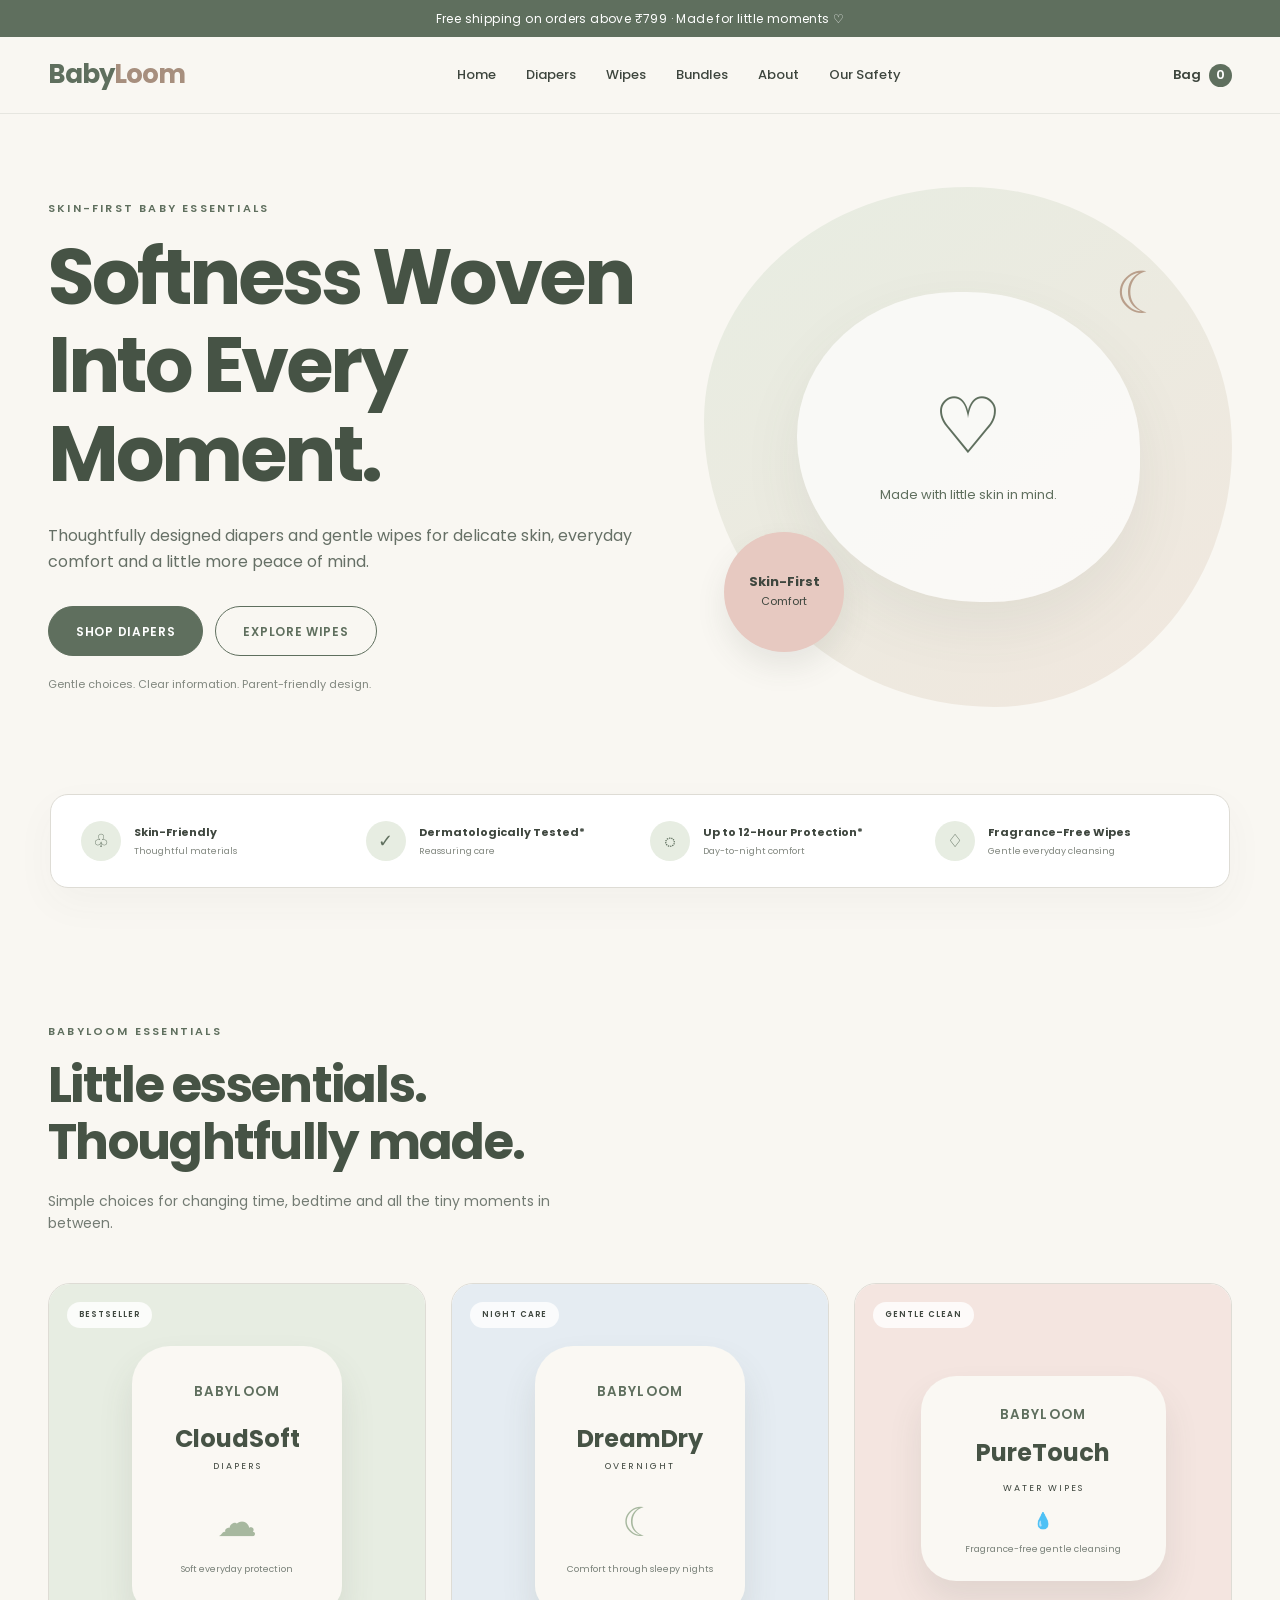
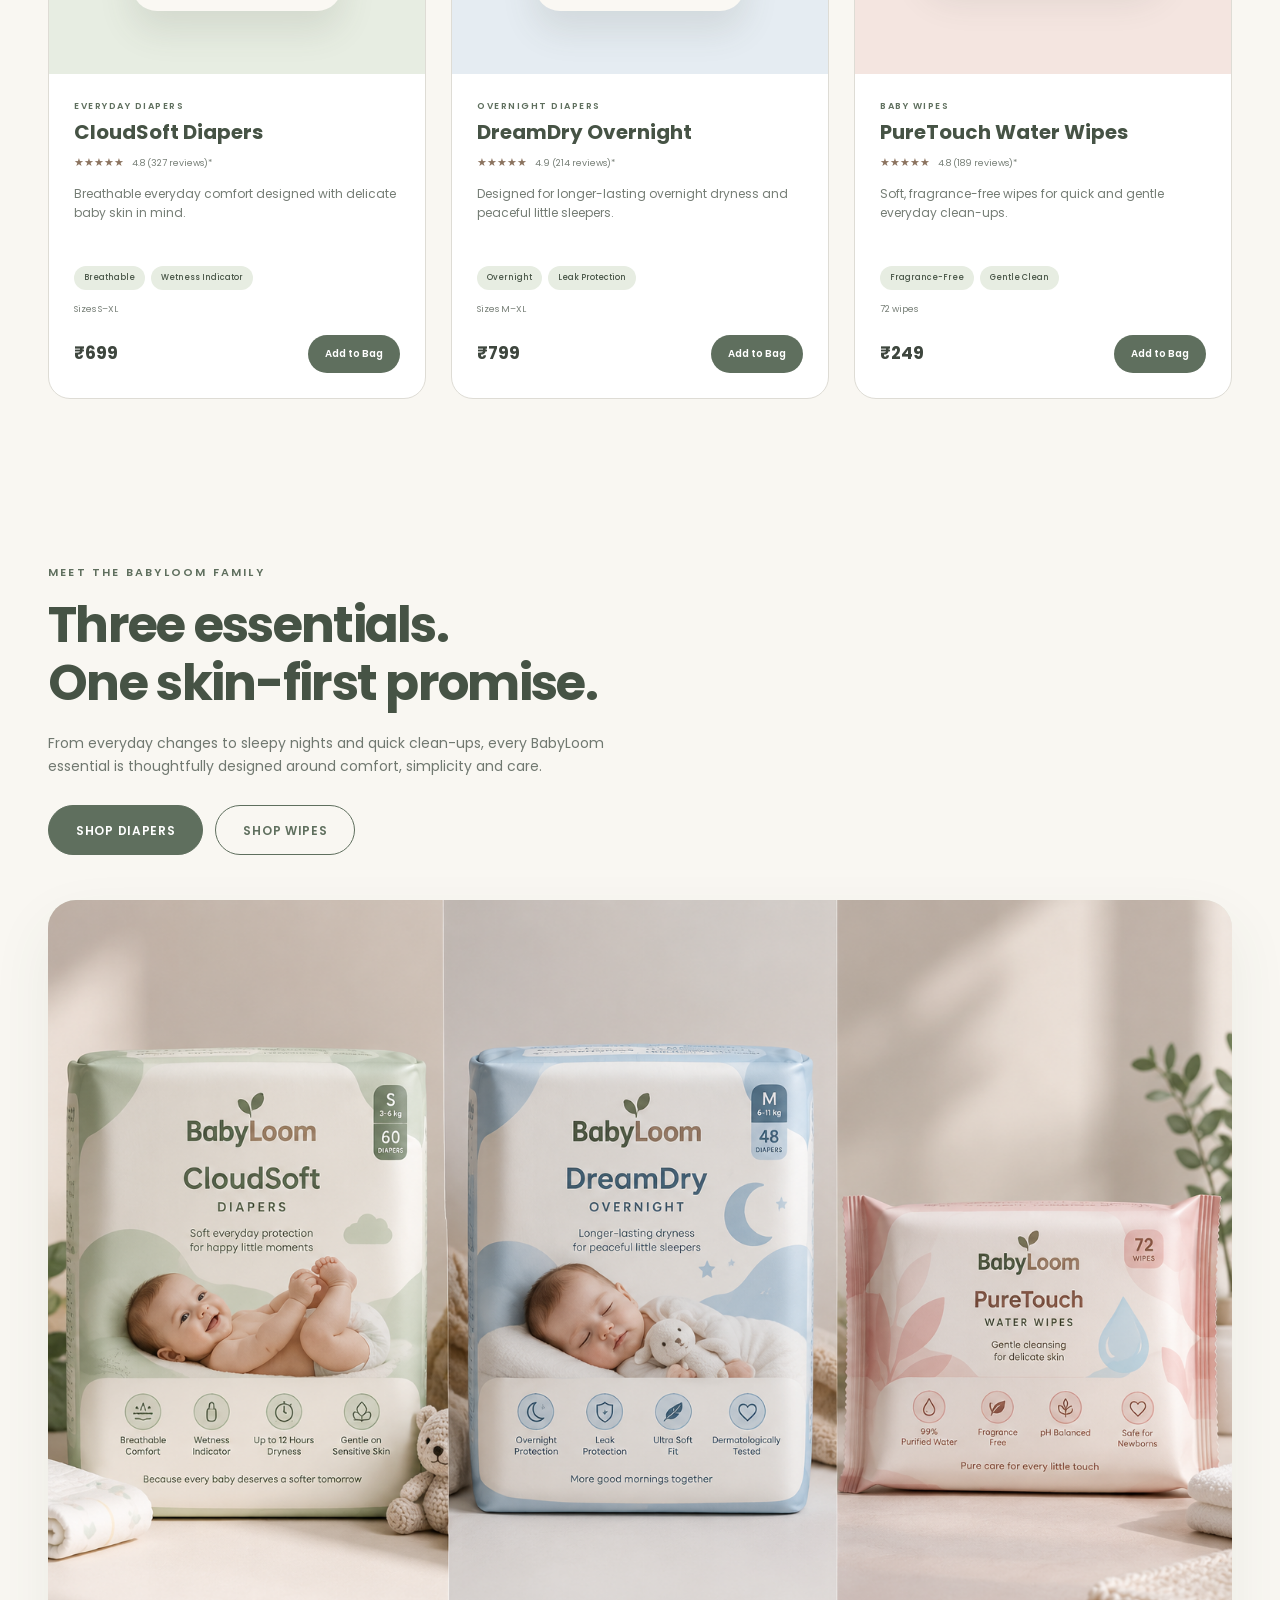
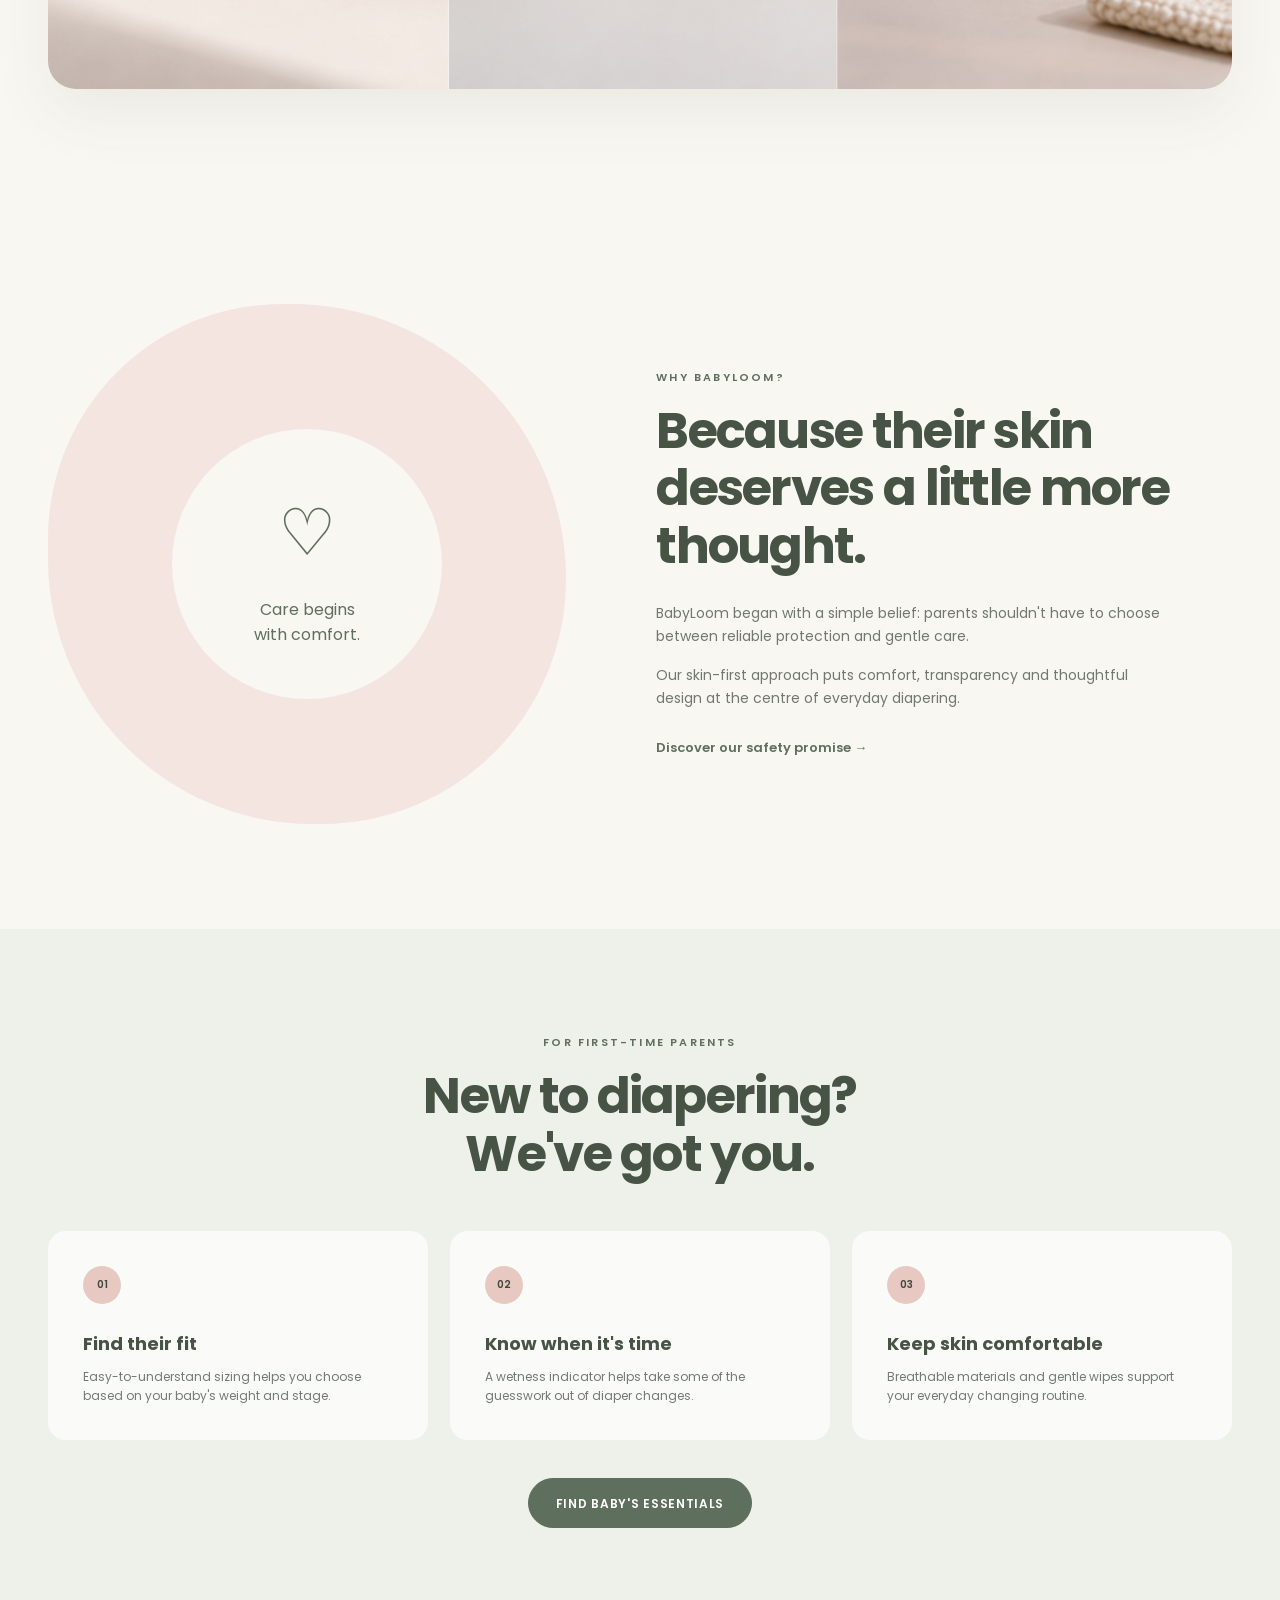
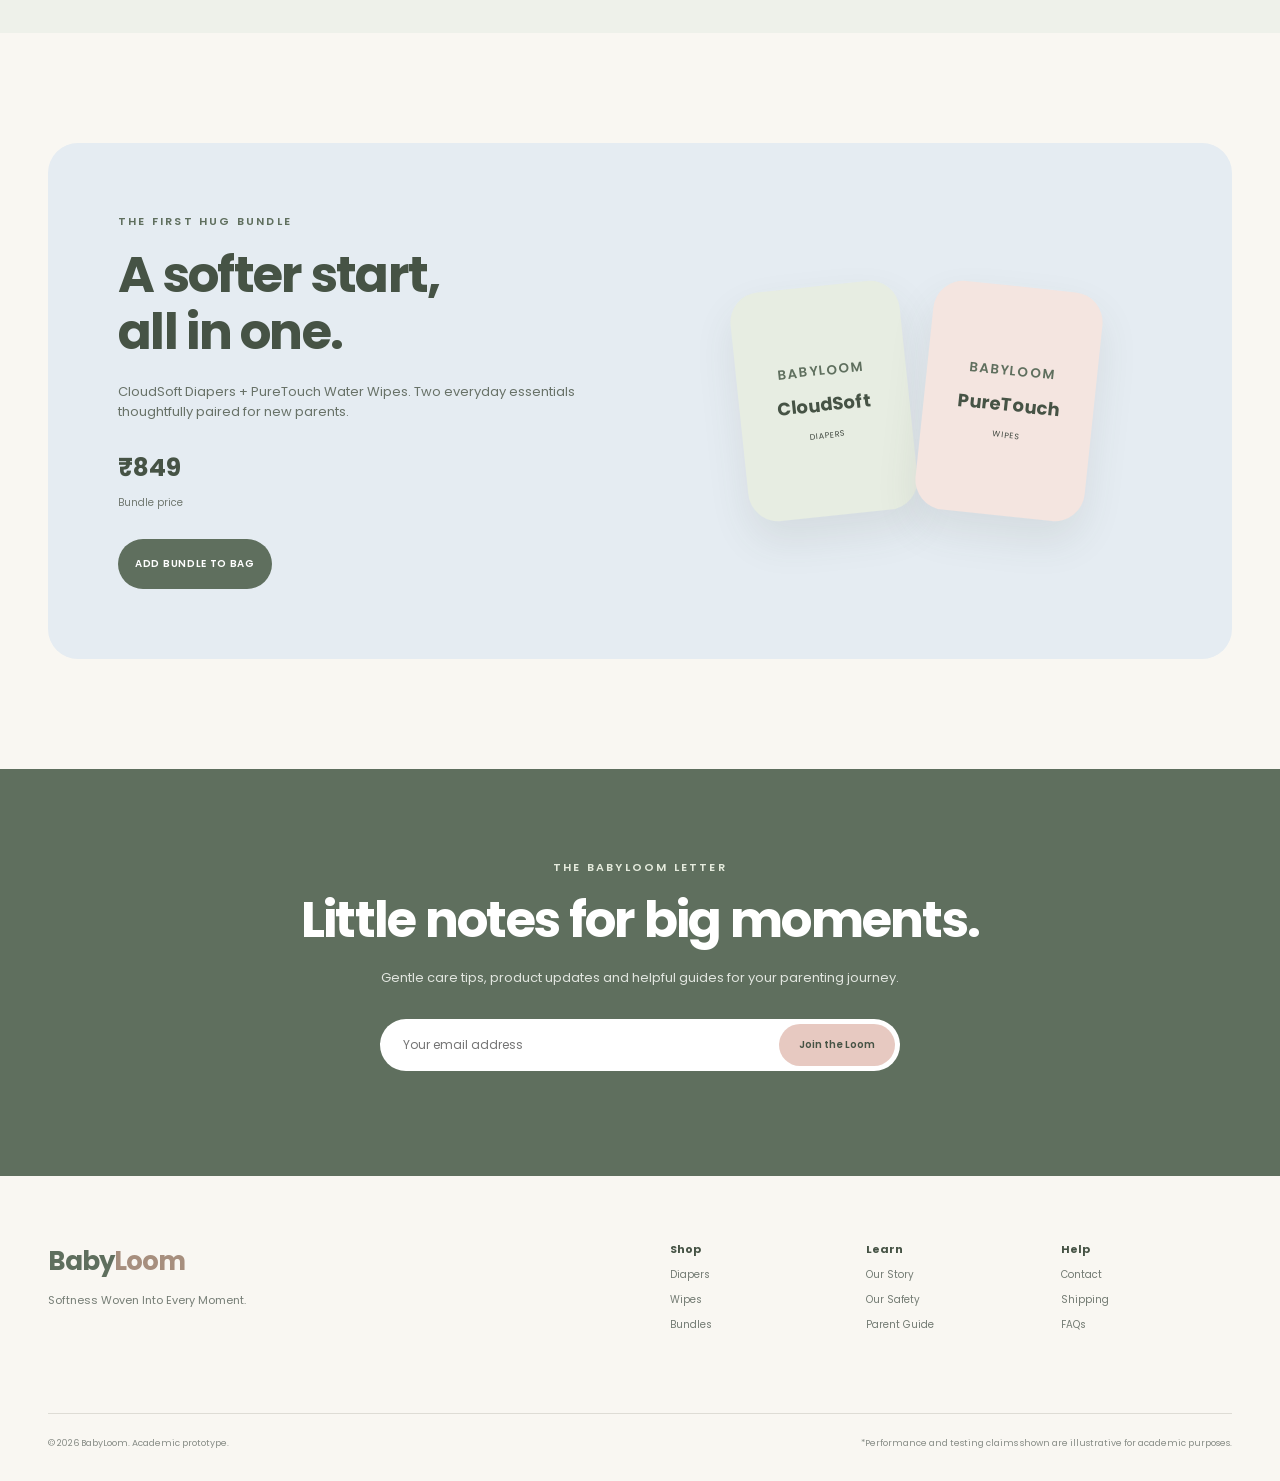
==== index.html @ fc35c597 "BabyLoom website homepage" ====
<!DOCTYPE html>
<html lang="en">
<head>
    <meta charset="UTF-8">
    <meta name="viewport" content="width=device-width, initial-scale=1.0">

    <title>BabyLoom | Gentle Diapers & Baby Wipes</title>

    <meta name="description"
          content="Discover BabyLoom's skin-first diapers and gentle baby wipes designed for softness, comfort and everyday peace of mind.">

    <link rel="preconnect" href="https://fonts.googleapis.com">
    <link rel="preconnect" href="https://fonts.gstatic.com" crossorigin>

    <link href="https://fonts.googleapis.com/css2?family=Poppins:wght@400;500;600;700&display=swap"
          rel="stylesheet">

    <link rel="stylesheet" href="css/style.css">
</head>

<body>

    <!-- Announcement Bar -->
    <div class="announcement">
        Free shipping on orders above ₹799 · Made for little moments ♡
    </div>

    <!-- Navigation -->
    <header class="header">
        <nav class="navbar">

            <a href="index.html" class="logo">
                Baby<span>Loom</span>
            </a>

            <button class="menu-toggle" id="menuToggle" aria-label="Open navigation">
                ☰
            </button>

            <div class="nav-links" id="navLinks">
                <a href="index.html">Home</a>
                <a href="#products">Diapers</a>
                <a href="#products">Wipes</a>
                <a href="#bundle">Bundles</a>
                <a href="#story">About</a>
                <a href="#safety">Our Safety</a>
            </div>

            <a href="#products" class="cart">
                Bag <span>0</span>
            </a>

        </nav>
    </header>


    <!-- HERO -->
    <main>

        <section class="hero">

            <div class="hero-content">

                <p class="eyebrow">SKIN-FIRST BABY ESSENTIALS</p>

                <h1>
                    Softness Woven<br>
                    Into Every Moment.
                </h1>

                <p class="hero-description">
                    Thoughtfully designed diapers and gentle wipes for delicate
                    skin, everyday comfort and a little more peace of mind.
                </p>

                <div class="hero-buttons">
                    <a href="#products" class="btn primary">
                        Shop Diapers
                    </a>

                    <a href="#products" class="btn secondary">
                        Explore Wipes
                    </a>
                </div>

                <p class="hero-note">
                    Gentle choices. Clear information. Parent-friendly design.
                </p>

            </div>


            <div class="hero-visual">

                <div class="moon">☾</div>

                <div class="hero-card">

                    <div class="cloud cloud-one"></div>
                    <div class="cloud cloud-two"></div>

                    <div class="baby-icon">♡</div>

                    <p>Made with little skin in mind.</p>

                </div>

                <div class="floating-badge">
                    <strong>Skin-First</strong>
                    <span>Comfort</span>
                </div>

            </div>

        </section>


        <!-- TRUST BAR -->
        <section class="trust-section" id="safety">

            <div class="trust-item">
                <div class="trust-icon">♧</div>
                <div>
                    <strong>Skin-Friendly</strong>
                    <span>Thoughtful materials</span>
                </div>
            </div>

            <div class="trust-item">
                <div class="trust-icon">✓</div>
                <div>
                    <strong>Dermatologically Tested*</strong>
                    <span>Reassuring care</span>
                </div>
            </div>

            <div class="trust-item">
                <div class="trust-icon">◌</div>
                <div>
                    <strong>Up to 12-Hour Protection*</strong>
                    <span>Day-to-night comfort</span>
                </div>
            </div>

            <div class="trust-item">
                <div class="trust-icon">♢</div>
                <div>
                    <strong>Fragrance-Free Wipes</strong>
                    <span>Gentle everyday cleansing</span>
                </div>
            </div>

        </section>


        <!-- PRODUCTS -->
        <section class="products section" id="products">

            <div class="section-heading">
                <p class="eyebrow">BABYLOOM ESSENTIALS</p>

                <h2>Little essentials.<br>Thoughtfully made.</h2>

                <p>
                    Simple choices for changing time, bedtime and all the
                    tiny moments in between.
                </p>
            </div>


            <div class="product-grid">

                <!-- PRODUCT 1 -->
                <article class="product-card">

                    <div class="product-image sage-product">
                        <span class="product-label">BESTSELLER</span>

                        <div class="pack">
                            <small>BABYLOOM</small>
                            <strong>CloudSoft</strong>
                            <span>DIAPERS</span>
                            <div class="pack-cloud">☁</div>
                            <p>Soft everyday protection</p>
                        </div>
                    </div>

                    <div class="product-info">
                        <p class="category">EVERYDAY DIAPERS</p>

                        <h3>CloudSoft Diapers</h3>
<div class="rating">
    ★★★★★ <span>4.8 (327 reviews)*</span>
</div>
                        <p class="product-copy">
                            Breathable everyday comfort designed with delicate
                            baby skin in mind.
                        </p>
<div class="product-features">
    <span>Breathable</span>
    <span>Wetness Indicator</span>
</div>

<p class="size-info">Sizes S–XL</p>
                        <div class="product-bottom">
                            <strong>₹699</strong>
                            <button class="add-cart">Add to Bag</button>
                        </div>
                    </div>

                </article>


                <!-- PRODUCT 2 -->
                <article class="product-card">

                    <div class="product-image blue-product">
                        <span class="product-label">NIGHT CARE</span>

                        <div class="pack">
                            <small>BABYLOOM</small>
                            <strong>DreamDry</strong>
                            <span>OVERNIGHT</span>
                            <div class="pack-cloud">☾</div>
                            <p>Comfort through sleepy nights</p>
                        </div>
                    </div>

                    <div class="product-info">
                        <p class="category">OVERNIGHT DIAPERS</p>

                        <h3>DreamDry Overnight</h3>
<div class="rating">
    ★★★★★ <span>4.9 (214 reviews)*</span>
</div>
                        <p class="product-copy">
                            Designed for longer-lasting overnight dryness and
                            peaceful little sleepers.
                        </p>
<div class="product-features">
    <span>Overnight</span>
    <span>Leak Protection</span>
</div>

<p class="size-info">Sizes M–XL</p>
                        <div class="product-bottom">
                            <strong>₹799</strong>
                            <button class="add-cart">Add to Bag</button>
                        </div>
                    </div>

                </article>


                <!-- PRODUCT 3 -->
                <article class="product-card">

                    <div class="product-image blush-product">
                        <span class="product-label">GENTLE CLEAN</span>

                        <div class="wipe-pack">
                            <small>BABYLOOM</small>
                            <strong>PureTouch</strong>
                            <span>WATER WIPES</span>
                            <div>💧</div>
                            <p>Fragrance-free gentle cleansing</p>
                        </div>
                    </div>

                    <div class="product-info">
                        <p class="category">BABY WIPES</p>

                        <h3>PureTouch Water Wipes</h3>
<div class="rating">
    ★★★★★ <span>4.8 (189 reviews)*</span>
</div>
                        <p class="product-copy">
                            Soft, fragrance-free wipes for quick and gentle
                            everyday clean-ups.
                        </p>
<div class="product-features">
    <span>Fragrance-Free</span>
    <span>Gentle Clean</span>
</div>

<p class="size-info">72 wipes</p>
                        <div class="product-bottom">
                            <strong>₹249</strong>
                            <button class="add-cart">Add to Bag</button>
                        </div>
                    </div>

                </article>

            </div>

        </section>

<!-- PRODUCT FAMILY SHOWCASE -->
<section class="family-showcase section">

    <div class="family-heading">
        <p class="eyebrow">MEET THE BABYLOOM FAMILY</p>

        <h2>Three essentials.<br>One skin-first promise.</h2>

        <p>
            From everyday changes to sleepy nights and quick clean-ups,
            every BabyLoom essential is thoughtfully designed around
            comfort, simplicity and care.
        </p>

        <div class="family-buttons">
            <a href="#products" class="btn primary">Shop Diapers</a>
            <a href="#products" class="btn secondary">Shop Wipes</a>
        </div>
    </div>

    <div class="family-image">
        <img
            src="images/babyloom-products.png"
            alt="BabyLoom CloudSoft diapers, DreamDry overnight diapers and PureTouch baby wipes"
            loading="lazy"
            width="1536"
            height="1024"
        >
    </div>

</section>
        <!-- BRAND STORY -->
        <section class="story section" id="story">

            <div class="story-visual">
                <div class="story-circle">
                    <span>♡</span>
                    <p>Care begins<br>with comfort.</p>
                </div>
            </div>


            <div class="story-content">

                <p class="eyebrow">WHY BABYLOOM?</p>

                <h2>
                    Because their skin deserves
                    a little more thought.
                </h2>

                <p>
                    BabyLoom began with a simple belief: parents shouldn't have
                    to choose between reliable protection and gentle care.
                </p>

                <p>
                    Our skin-first approach puts comfort, transparency and
                    thoughtful design at the centre of everyday diapering.
                </p>

                <a href="#parent-guide" class="text-link">
                    Discover our safety promise →
                </a>

            </div>

        </section>


        <!-- PARENT GUIDE -->
        <section class="parent-guide section" id="parent-guide">

            <div class="section-heading centered">
                <p class="eyebrow">FOR FIRST-TIME PARENTS</p>
                <h2>New to diapering?<br>We've got you.</h2>
            </div>


            <div class="guide-grid">

                <div class="guide-card">
                    <span>01</span>
                    <h3>Find their fit</h3>
                    <p>
                        Easy-to-understand sizing helps you choose based on
                        your baby's weight and stage.
                    </p>
                </div>

                <div class="guide-card">
                    <span>02</span>
                    <h3>Know when it's time</h3>
                    <p>
                        A wetness indicator helps take some of the guesswork
                        out of diaper changes.
                    </p>
                </div>

                <div class="guide-card">
                    <span>03</span>
                    <h3>Keep skin comfortable</h3>
                    <p>
                        Breathable materials and gentle wipes support your
                        everyday changing routine.
                    </p>
                </div>

            </div>

            <div class="guide-action">
                <a href="#products" class="btn primary">
                    Find Baby's Essentials
                </a>
            </div>

        </section>


        <!-- BUNDLE -->
        <section class="bundle section" id="bundle">

            <div class="bundle-content">

                <p class="eyebrow">THE FIRST HUG BUNDLE</p>

                <h2>A softer start,<br>all in one.</h2>

                <p>
                    CloudSoft Diapers + PureTouch Water Wipes.
                    Two everyday essentials thoughtfully paired for new parents.
                </p>

                <div class="bundle-price">
                    <strong>₹849</strong>
                    <span>Bundle price</span>
                </div>

                <button class="btn primary add-cart">
                    Add Bundle to Bag
                </button>

            </div>

            <div class="bundle-visual">
                <div class="mini-pack green">
                    <small>BABYLOOM</small>
                    <strong>CloudSoft</strong>
                    <span>DIAPERS</span>
                </div>

                <div class="mini-pack pink">
                    <small>BABYLOOM</small>
                    <strong>PureTouch</strong>
                    <span>WIPES</span>
                </div>
            </div>

        </section>


        <!-- NEWSLETTER -->
        <section class="newsletter">

            <p class="eyebrow">THE BABYLOOM LETTER</p>

            <h2>Little notes for big moments.</h2>

            <p>
                Gentle care tips, product updates and helpful guides for your
                parenting journey.
            </p>

            <form class="newsletter-form" id="newsletterForm">
                <input
                    type="email"
                    placeholder="Your email address"
                    aria-label="Email address"
                    required
                >

                <button type="submit">Join the Loom</button>
            </form>

            <p class="form-message" id="formMessage"></p>

        </section>

    </main>


    <!-- FOOTER -->
    <footer class="footer">

        <div class="footer-brand">
            <a href="index.html" class="logo footer-logo">
                Baby<span>Loom</span>
            </a>

            <p>Softness Woven Into Every Moment.</p>
        </div>


        <div class="footer-links">
            <div>
                <strong>Shop</strong>
                <a href="#products">Diapers</a>
                <a href="#products">Wipes</a>
                <a href="#bundle">Bundles</a>
            </div>

            <div>
                <strong>Learn</strong>
                <a href="#story">Our Story</a>
                <a href="#safety">Our Safety</a>
                <a href="#parent-guide">Parent Guide</a>
            </div>

            <div>
                <strong>Help</strong>
                <a href="#">Contact</a>
                <a href="#">Shipping</a>
                <a href="#">FAQs</a>
            </div>
        </div>


        <div class="footer-bottom">
            <p>© 2026 BabyLoom. Academic prototype.</p>

            <p>
                *Performance and testing claims shown are illustrative for
                academic purposes.
            </p>
        </div>

    </footer>


    <script src="js/script.js"></script>

</body>
</html>
---- css/style.css ----
:root {
    --ivory: #F9F7F2;
    --forest: #5F6F5E;
    --dark-forest: #465345;
    --sage: #A7B89F;
    --light-sage: #E7EDE2;
    --blush: #E7C9C1;
    --light-blush: #F4E5E0;
    --blue: #B7C7D9;
    --light-blue: #E5ECF2;
    --oat: #D9C7B8;
    --text: #3E463E;
    --white: #FFFFFF;
    --border: #DEDCD5;
}

* {
    margin: 0;
    padding: 0;
    box-sizing: border-box;
}

html {
    scroll-behavior: smooth;
}section {
    scroll-margin-top: 100px;
}

body {
    font-family: "Poppins", sans-serif;
    background: var(--ivory);
    color: var(--text);
    line-height: 1.6;
}

a {
    color: inherit;
    text-decoration: none;
}

button,
input {
    font: inherit;
}

button {
    cursor: pointer;
}


/* ANNOUNCEMENT */

.announcement {
    background: var(--forest);
    color: var(--white);
    text-align: center;
    padding: 9px 20px;
    font-size: 12px;
    letter-spacing: 0.4px;
}


/* NAVIGATION */

.header {
    background: rgba(249, 247, 242, 0.96);
    border-bottom: 1px solid rgba(95, 111, 94, 0.12);
    position: sticky;
    top: 0;
    z-index: 100;
}

.navbar {
    max-width: 1240px;
    margin: auto;
    min-height: 76px;
    padding: 0 28px;

    display: flex;
    align-items: center;
    justify-content: space-between;
    gap: 30px;
}

.logo {
    font-size: 26px;
    font-weight: 700;
    color: var(--forest);
    letter-spacing: -1px;
}

.logo span {
    color: #A78F7E;
}

.nav-links {
    display: flex;
    align-items: center;
    gap: 30px;
}

.nav-links a {
    font-size: 13px;
    font-weight: 500;
    transition: 0.2s ease;
}

.nav-links a:hover {
    color: var(--forest);
}

.cart {
    font-size: 13px;
    font-weight: 600;
}

.cart span {
    background: var(--forest);
    color: white;
    display: inline-grid;
    place-items: center;
    width: 23px;
    height: 23px;
    border-radius: 50%;
    margin-left: 5px;
}

.menu-toggle {
    display: none;
    background: transparent;
    border: 0;
    color: var(--forest);
    font-size: 24px;
}


/* GENERAL */

.section {
    max-width: 1240px;
    margin: auto;
    padding: 105px 28px;
}

.eyebrow {
    color: var(--forest);
    font-size: 11px;
    font-weight: 600;
    letter-spacing: 2.2px;
    margin-bottom: 16px;
}

h1,
h2,
h3 {
    line-height: 1.15;
}

h2 {
    font-size: clamp(32px, 4vw, 50px);
    color: var(--dark-forest);
    letter-spacing: -1.7px;
}

.btn {
    display: inline-flex;
    align-items: center;
    justify-content: center;

    min-height: 50px;
    padding: 0 27px;

    border-radius: 100px;
    border: 1px solid var(--forest);

    font-size: 12px;
    font-weight: 600;
    letter-spacing: 0.7px;
    text-transform: uppercase;

    transition: 0.25s ease;
}

.primary {
    background: var(--forest);
    color: white;
}

.primary:hover {
    background: var(--dark-forest);
    transform: translateY(-2px);
}

.secondary {
    color: var(--forest);
    background: transparent;
}

.secondary:hover {
    background: var(--light-sage);
}


/* HERO */

.hero {
    max-width: 1240px;
    margin: auto;

    min-height: 680px;
    padding: 70px 28px 85px;

    display: grid;
    grid-template-columns: 1fr 0.9fr;
    align-items: center;
    gap: 70px;
}

.hero-content {
    max-width: 650px;
}

.hero h1 {
    color: var(--dark-forest);
    font-size: clamp(48px, 6vw, 78px);
    letter-spacing: -3.5px;
    margin-bottom: 25px;
}

.hero-description {
    max-width: 590px;
    font-size: 16px;
    color: #667066;
    margin-bottom: 32px;
}

.hero-buttons {
    display: flex;
    flex-wrap: wrap;
    gap: 12px;
}

.hero-note {
    font-size: 11px;
    color: #81877F;
    margin-top: 20px;
}

.hero-visual {
    min-height: 520px;
    position: relative;

    display: flex;
    align-items: center;
    justify-content: center;

    background: linear-gradient(
        145deg,
        var(--light-sage),
        #F1E7DE
    );

    border-radius: 50% 50% 45% 55% / 45% 50% 50% 55%;
}

.hero-card {
    width: 65%;
    min-height: 310px;

    background: rgba(255, 255, 255, 0.72);
    border-radius: 48% 52% 45% 55%;

    display: flex;
    flex-direction: column;
    justify-content: center;
    align-items: center;

    box-shadow: 0 25px 60px rgba(73, 83, 72, 0.08);
}

.baby-icon {
    font-size: 78px;
    color: var(--forest);
    line-height: 1;
}

.hero-card p {
    margin-top: 20px;
    font-size: 13px;
    color: var(--forest);
}

.moon {
    position: absolute;
    top: 60px;
    right: 65px;

    font-size: 58px;
    color: #B99F8B;
}

.floating-badge {
    position: absolute;
    bottom: 55px;
    left: 20px;

    width: 120px;
    height: 120px;

    border-radius: 50%;
    background: var(--blush);

    display: flex;
    flex-direction: column;
    justify-content: center;
    align-items: center;

    box-shadow: 0 15px 30px rgba(70, 83, 69, 0.1);
}

.floating-badge strong {
    font-size: 13px;
}

.floating-badge span {
    font-size: 11px;
}


/* TRUST */

.trust-section {
    max-width: 1180px;
    margin: 0 auto 25px;
    padding: 26px 30px;

    background: white;
    border: 1px solid var(--border);
    border-radius: 18px;

    display: grid;
    grid-template-columns: repeat(4, 1fr);
    gap: 20px;

    box-shadow: 0 15px 40px rgba(72, 83, 71, 0.04);
}

.trust-item {
    display: flex;
    align-items: center;
    gap: 13px;
}

.trust-icon {
    min-width: 40px;
    height: 40px;

    border-radius: 50%;
    background: var(--light-sage);

    display: grid;
    place-items: center;

    color: var(--forest);
    font-size: 18px;
}

.trust-item strong,
.trust-item span {
    display: block;
}

.trust-item strong {
    font-size: 11px;
}

.trust-item span {
    color: #81877F;
    font-size: 9px;
    margin-top: 2px;
}


/* SECTION HEADING */

.section-heading {
    max-width: 620px;
    margin-bottom: 48px;
}

.section-heading > p:last-child {
    max-width: 520px;
    color: #737B73;
    margin-top: 18px;
    font-size: 14px;
}

.centered {
    text-align: center;
    margin-left: auto;
    margin-right: auto;
}


/* PRODUCTS */

.products {
    padding-top: 110px;
}

.product-grid {
    display: grid;
    grid-template-columns: repeat(3, 1fr);
    gap: 25px;
}

.product-card {
    background: white;
    border-radius: 22px;
    overflow: hidden;
    border: 1px solid var(--border);

    transition: 0.25s ease;
}

.product-card:hover {
    transform: translateY(-6px);
    box-shadow: 0 22px 45px rgba(70, 83, 69, 0.08);
}

.product-image {
    height: 390px;
    padding: 25px;

    position: relative;

    display: flex;
    align-items: center;
    justify-content: center;
}

.sage-product {
    background: var(--light-sage);
}

.blue-product {
    background: var(--light-blue);
}

.blush-product {
    background: var(--light-blush);
}

.product-label {
    position: absolute;
    top: 18px;
    left: 18px;

    background: rgba(255,255,255,0.82);
    border-radius: 100px;

    padding: 7px 12px;

    font-size: 8px;
    font-weight: 600;
    letter-spacing: 1px;
}

.pack {
    width: 210px;
    height: 265px;

    padding: 35px 25px;

    background: #FAF8F3;
    border-radius: 38px 38px 25px 25px;

    display: flex;
    flex-direction: column;
    align-items: center;

    text-align: center;

    box-shadow: 0 20px 35px rgba(70,83,69,0.12);
}

.pack small,
.wipe-pack small,
.mini-pack small {
    color: var(--forest);
    font-weight: 600;
    letter-spacing: 1.2px;
}

.pack strong,
.wipe-pack strong {
    color: var(--dark-forest);
    font-size: 24px;
    margin-top: 18px;
}

.pack > span,
.wipe-pack > span {
    font-size: 9px;
    letter-spacing: 2px;
}

.pack-cloud {
    font-size: 40px;
    margin-top: 17px;
    color: var(--sage);
}

.pack p,
.wipe-pack p {
    font-size: 9px;
    margin-top: 8px;
    color: #788078;
}

.wipe-pack {
    width: 245px;
    min-height: 155px;

    background: #FAF8F3;
    border-radius: 35px;

    padding: 25px;

    text-align: center;

    box-shadow: 0 20px 35px rgba(70,83,69,0.11);
}

.wipe-pack strong {
    display: block;
    margin-top: 8px;
}

.wipe-pack div {
    margin-top: 10px;
}

.product-info {
    padding: 25px;
}

.category {
    color: var(--forest);
    font-size: 9px;
    font-weight: 600;
    letter-spacing: 1.5px;
    margin-bottom: 8px;
}

.product-info h3 {
    font-size: 20px;
    color: var(--dark-forest);
}

.product-copy {
    color: #757D75;
    font-size: 12px;
    margin: 12px 0 24px;
    min-height: 58px;
}.rating {
    color: #8B735F;
    font-size: 11px;
    margin-top: 10px;
}

.rating span {
    color: #777F77;
    margin-left: 5px;
    font-size: 9px;
}

.product-features {
    display: flex;
    flex-wrap: wrap;
    gap: 6px;
    margin-bottom: 12px;
}

.product-features span {
    background: var(--light-sage);
    color: var(--dark-forest);
    padding: 6px 10px;
    border-radius: 100px;
    font-size: 8px;
    font-weight: 500;
}

.size-info {
    font-size: 9px;
    color: #777F77;
    margin-bottom: 18px;
}

.product-bottom {
    display: flex;
    align-items: center;
    justify-content: space-between;
    gap: 15px;
}

.product-bottom strong {
    font-size: 17px;
}

.add-cart {
    border: 0;
    background: var(--forest);
    color: white;

    border-radius: 100px;
    padding: 11px 17px;

    font-size: 10px;
    font-weight: 600;
}

.add-cart:hover {
    background: var(--dark-forest);
}

/* PRODUCT FAMILY SHOWCASE */

.family-showcase {
    padding-top: 60px;
    padding-bottom: 110px;
}

.family-heading {
    max-width: 720px;
    margin-bottom: 45px;
}

.family-heading h2 {
    margin-bottom: 20px;
}

.family-heading > p:not(.eyebrow) {
    max-width: 620px;
    color: #707870;
    font-size: 14px;
}

.family-buttons {
    display: flex;
    gap: 12px;
    margin-top: 28px;
    flex-wrap: wrap;
}

.family-image {
    overflow: hidden;
    border-radius: 28px;
    background: var(--light-sage);
    box-shadow: 0 25px 60px rgba(70, 83, 69, 0.08);
}

.family-image img {
    display: block;
    width: 100%;
    height: auto;
}
/* STORY */

.story {
    display: grid;
    grid-template-columns: 0.9fr 1fr;
    gap: 90px;
    align-items: center;
}

.story-visual {
    min-height: 520px;

    background: var(--light-blush);
    border-radius: 46% 54% 48% 52%;

    display: grid;
    place-items: center;
}

.story-circle {
    width: 270px;
    height: 270px;

    border-radius: 50%;
    background: var(--ivory);

    display: flex;
    flex-direction: column;
    justify-content: center;
    align-items: center;

    text-align: center;
}

.story-circle span {
    font-size: 65px;
    color: var(--forest);
}

.story-circle p {
    margin-top: 12px;
    font-size: 16px;
    color: var(--forest);
}

.story-content {
    max-width: 520px;
}

.story-content h2 {
    margin-bottom: 27px;
}

.story-content > p:not(.eyebrow) {
    color: #707870;
    margin-bottom: 17px;
    font-size: 14px;
}

.text-link {
    display: inline-block;
    color: var(--forest);
    font-size: 13px;
    font-weight: 600;
    margin-top: 12px;
}


/* PARENT GUIDE */

.parent-guide {
    max-width: none;
    background: #EEF1EA;
}

.parent-guide > * {
    max-width: 1184px;
    margin-left: auto;
    margin-right: auto;
}

.guide-grid {
    display: grid;
    grid-template-columns: repeat(3, 1fr);
    gap: 22px;
}

.guide-card {
    background: rgba(255,255,255,0.72);
    padding: 35px;
    border-radius: 18px;
}

.guide-card > span {
    display: inline-grid;
    place-items: center;

    width: 38px;
    height: 38px;

    border-radius: 50%;
    background: var(--blush);

    font-size: 10px;
    font-weight: 600;

    margin-bottom: 30px;
}

.guide-card h3 {
    color: var(--dark-forest);
    margin-bottom: 12px;
    font-size: 18px;
}

.guide-card p {
    color: #727A72;
    font-size: 12px;
}

.guide-action {
    text-align: center;
    margin-top: 38px;
}


/* BUNDLE */

.bundle {
    display: grid;
    grid-template-columns: 1fr 1fr;
    gap: 60px;

    background: var(--light-blue);
    max-width: 1184px;

    margin-top: 110px;
    margin-bottom: 110px;

    padding: 70px;

    border-radius: 30px;
}

.bundle-content {
    align-self: center;
}

.bundle-content h2 {
    margin-bottom: 20px;
}

.bundle-content > p:not(.eyebrow) {
    color: #687268;
    font-size: 13px;
    max-width: 500px;
}

.bundle-price {
    margin: 25px 0;
}

.bundle-price strong {
    display: block;
    font-size: 25px;
    color: var(--dark-forest);
}

.bundle-price span {
    font-size: 10px;
    color: #717971;
}

.bundle-visual {
    min-height: 370px;

    display: flex;
    justify-content: center;
    align-items: center;
    gap: 15px;
}

.mini-pack {
    width: 170px;
    height: 230px;

    border-radius: 30px;
    padding: 30px 18px;

    display: flex;
    flex-direction: column;
    align-items: center;
    justify-content: center;

    box-shadow: 0 20px 40px rgba(70,83,69,0.1);
}

.mini-pack strong {
    font-size: 18px;
    color: var(--dark-forest);
    margin: 10px 0;
}

.mini-pack span {
    font-size: 8px;
    letter-spacing: 1px;
}

.green {
    background: var(--light-sage);
    transform: rotate(-6deg);
}

.pink {
    background: var(--light-blush);
    transform: rotate(6deg);
}


/* NEWSLETTER */

.newsletter {
    background: var(--forest);
    color: white;

    padding: 90px 25px;
    text-align: center;
}

.newsletter .eyebrow {
    color: #E5EBDD;
}

.newsletter h2 {
    color: white;
}

.newsletter > p:not(.eyebrow):not(.form-message) {
    max-width: 520px;
    margin: 18px auto 30px;
    font-size: 13px;
    color: #E1E5DF;
}

.newsletter-form {
    max-width: 520px;
    margin: auto;

    display: flex;

    background: white;
    border-radius: 100px;
    padding: 5px;
}

.newsletter-form input {
    flex: 1;
    min-width: 0;

    border: 0;
    outline: 0;
    background: transparent;

    padding: 0 18px;
    font-size: 12px;
}

.newsletter-form button {
    border: 0;
    border-radius: 100px;

    background: var(--blush);
    color: var(--dark-forest);

    padding: 13px 20px;

    font-size: 10px;
    font-weight: 600;
}

.form-message {
    margin-top: 15px;
    font-size: 11px;
}


/* FOOTER */

.footer {
    max-width: 1240px;
    margin: auto;
    padding: 65px 28px 30px;

    display: grid;
    grid-template-columns: 1fr 1fr;
    gap: 60px;
}

.footer-brand p {
    font-size: 11px;
    color: #767E76;
    margin-top: 10px;
}

.footer-links {
    display: grid;
    grid-template-columns: repeat(3, 1fr);
    gap: 25px;
}

.footer-links div {
    display: flex;
    flex-direction: column;
    gap: 9px;
}

.footer-links strong {
    font-size: 11px;
    color: var(--dark-forest);
}

.footer-links a {
    font-size: 10px;
    color: #737B73;
}

.footer-bottom {
    grid-column: 1 / -1;

    border-top: 1px solid var(--border);
    padding-top: 22px;
    margin-top: 20px;

    display: flex;
    justify-content: space-between;
    gap: 20px;

    color: #888D87;
    font-size: 9px;
}


/* RESPONSIVE */

@media (max-width: 900px) {

    .navbar {
        min-height: 68px;
    }

    .menu-toggle {
        display: block;
        order: -1;
    }

    .nav-links {
        display: none;

        position: absolute;
        top: 68px;
        left: 0;
        width: 100%;

        padding: 25px;

        background: var(--ivory);

        flex-direction: column;
        align-items: flex-start;

        border-bottom: 1px solid var(--border);
    }

    .nav-links.active {
        display: flex;
    }

    .hero {
        grid-template-columns: 1fr;
        padding-top: 55px;
    }

    .hero-visual {
        min-height: 450px;
    }

    .trust-section {
        margin-left: 20px;
        margin-right: 20px;
        grid-template-columns: 1fr 1fr;
    }

    .product-grid {
        grid-template-columns: 1fr 1fr;
    }

    .product-card:last-child {
        grid-column: 1 / -1;
        max-width: 50%;
    }

    .story {
        grid-template-columns: 1fr;
        gap: 55px;
    }

    .bundle {
        margin-left: 20px;
        margin-right: 20px;

        grid-template-columns: 1fr;

        padding: 55px 35px;
    }
}


@media (max-width: 620px) {

    .announcement {
        font-size: 9px;
    }

    .navbar {
        padding: 0 18px;
    }

    .logo {
        font-size: 22px;
    }

    .cart {
        font-size: 0;
    }

    .cart span {
        font-size: 11px;
    }

    .hero {
        padding: 45px 20px 60px;
        gap: 45px;
    }

    .hero h1 {
        font-size: 48px;
        letter-spacing: -2.5px;
    }

    .hero-description {
        font-size: 14px;
    }

    .hero-buttons {
        flex-direction: column;
    }
.family-showcase {
    padding-top: 30px;
}

.family-heading {
    margin-bottom: 30px;
}

.family-buttons {
    flex-direction: column;
}

.family-image {
    border-radius: 18px;
}
    .btn {
        width: 100%;
    }

    .hero-visual {
        min-height: 360px;
    }

    .hero-card {
        width: 70%;
        min-height: 230px;
    }

    .baby-icon {
        font-size: 55px;
    }

    .moon {
        top: 35px;
        right: 35px;
    }

    .floating-badge {
        width: 95px;
        height: 95px;
        bottom: 25px;
    }

    .trust-section {
        grid-template-columns: 1fr;
        padding: 22px;
    }

    .section {
        padding: 75px 20px;
    }

    h2 {
        font-size: 36px;
    }

    .product-grid {
        grid-template-columns: 1fr;
    }

    .product-card:last-child {
        grid-column: auto;
        max-width: none;
    }

    .product-image {
        height: 340px;
    }

    .story-visual {
        min-height: 380px;
    }

    .story-circle {
        width: 220px;
        height: 220px;
    }

    .guide-grid {
        grid-template-columns: 1fr;
    }

    .bundle {
        margin: 70px 15px;
        padding: 45px 25px;
    }

    .bundle-visual {
        min-height: 300px;
    }

    .mini-pack {
        width: 135px;
        height: 190px;
    }

    .newsletter {
        padding: 70px 20px;
    }

    .newsletter-form {
        flex-direction: column;
        border-radius: 18px;
        padding: 7px;
        gap: 5px;
    }

    .newsletter-form input {
        min-height: 48px;
    }

    .newsletter-form button {
        min-height: 45px;
    }

    .footer {
        grid-template-columns: 1fr;
        padding: 55px 20px 25px;
    }

    .footer-links {
        gap: 15px;
    }

    .footer-bottom {
        flex-direction: column;
    }
}
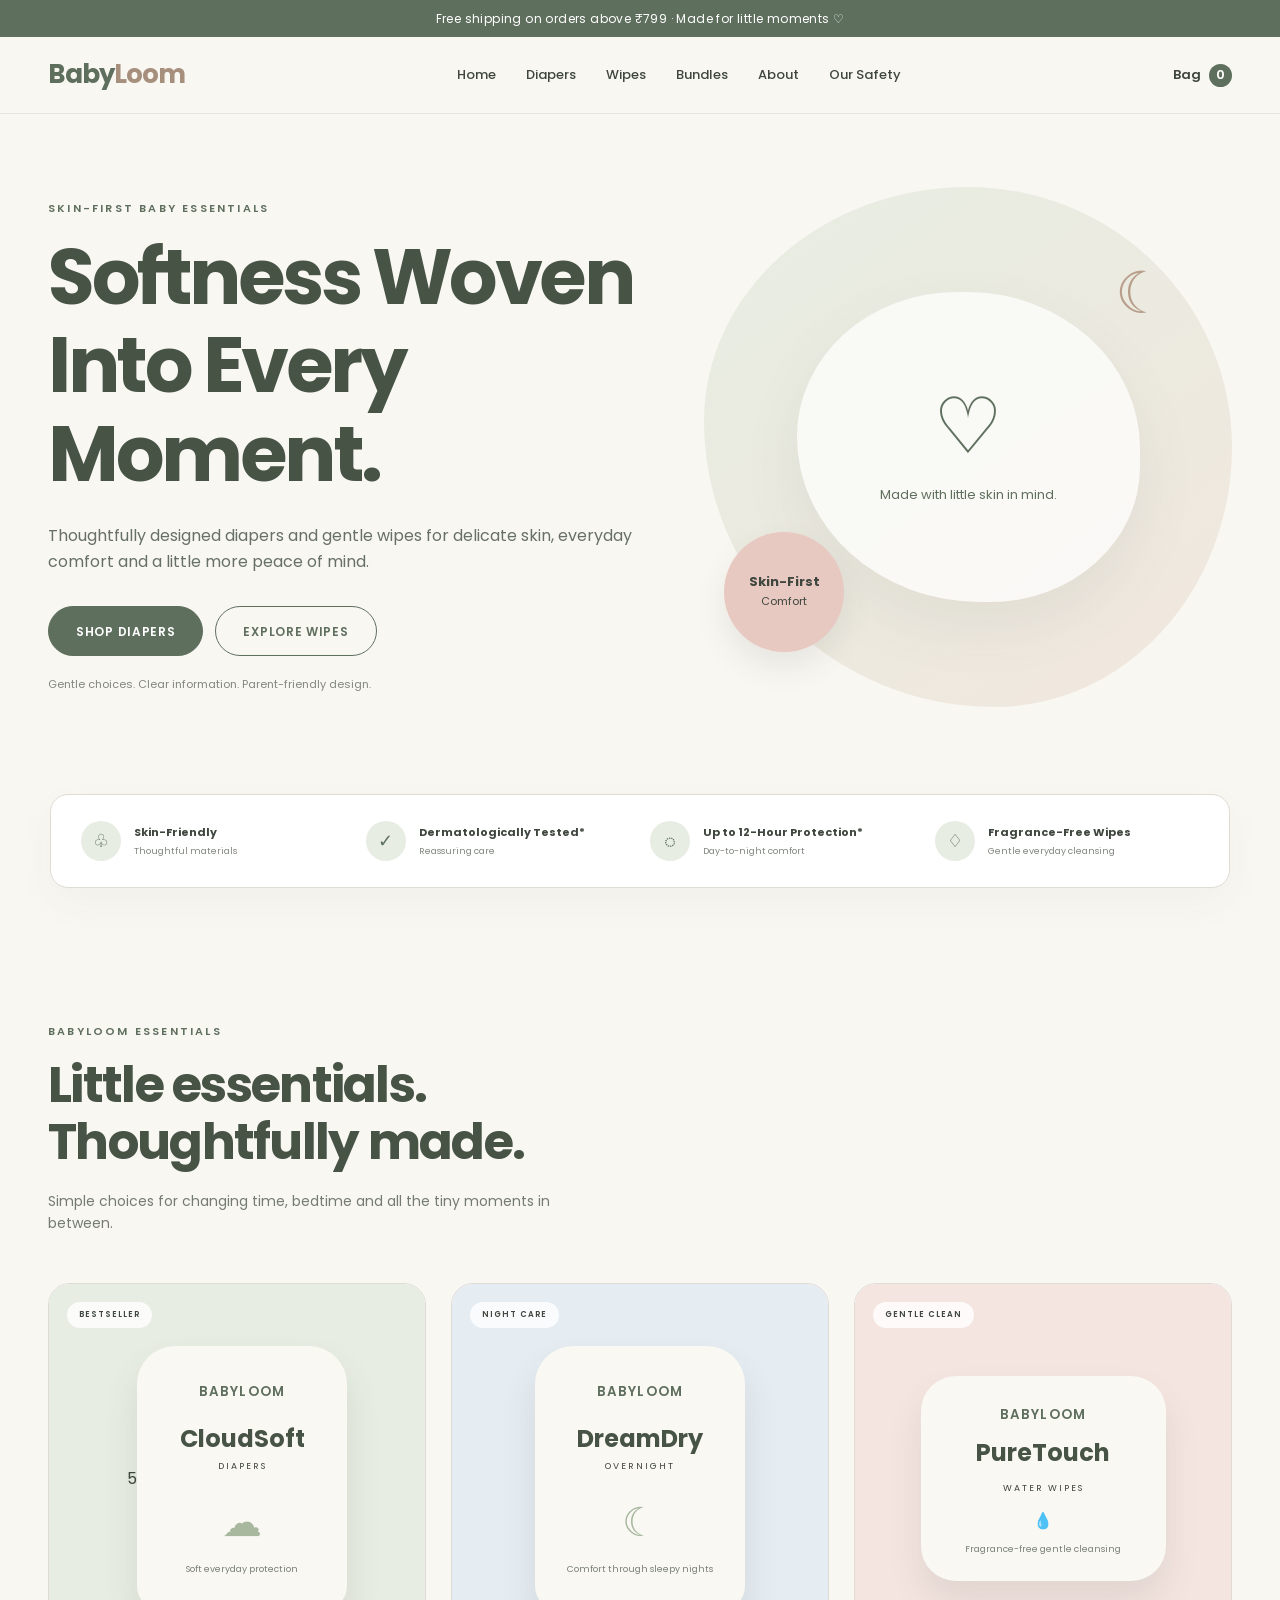
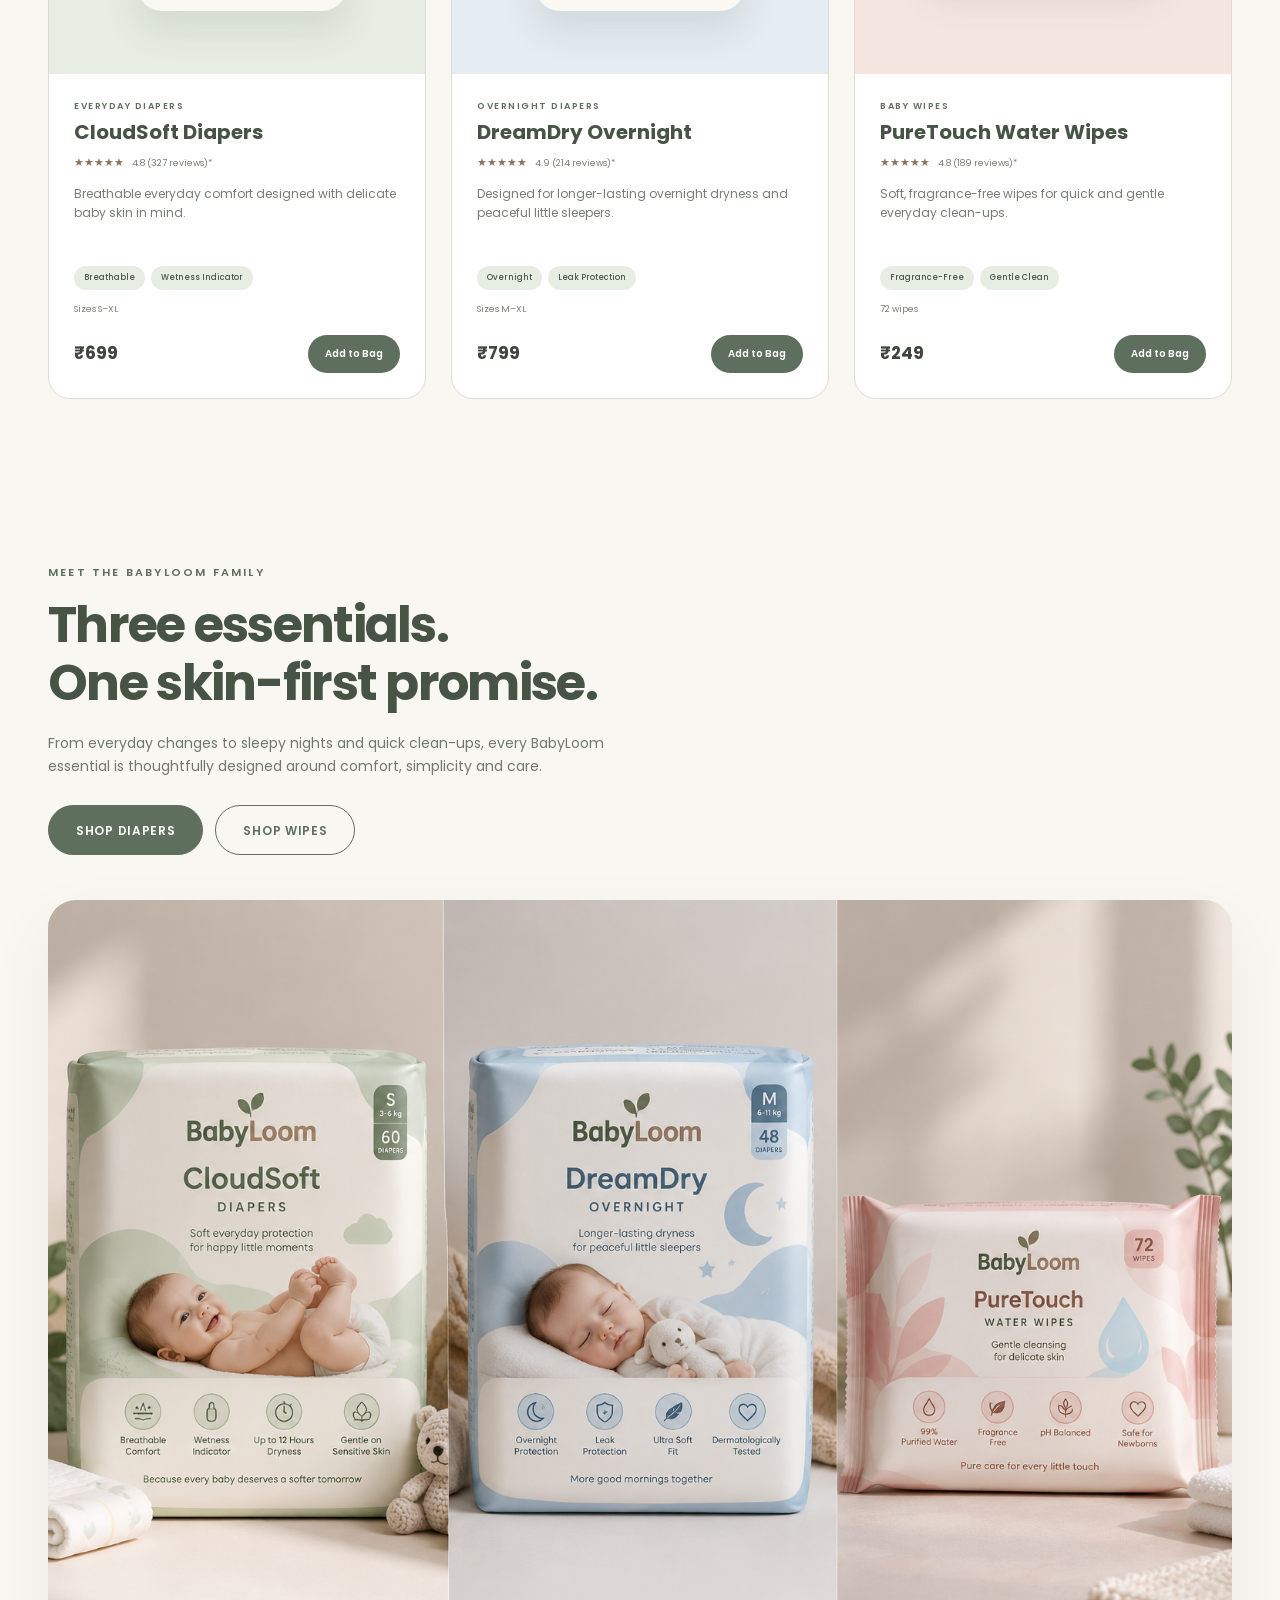
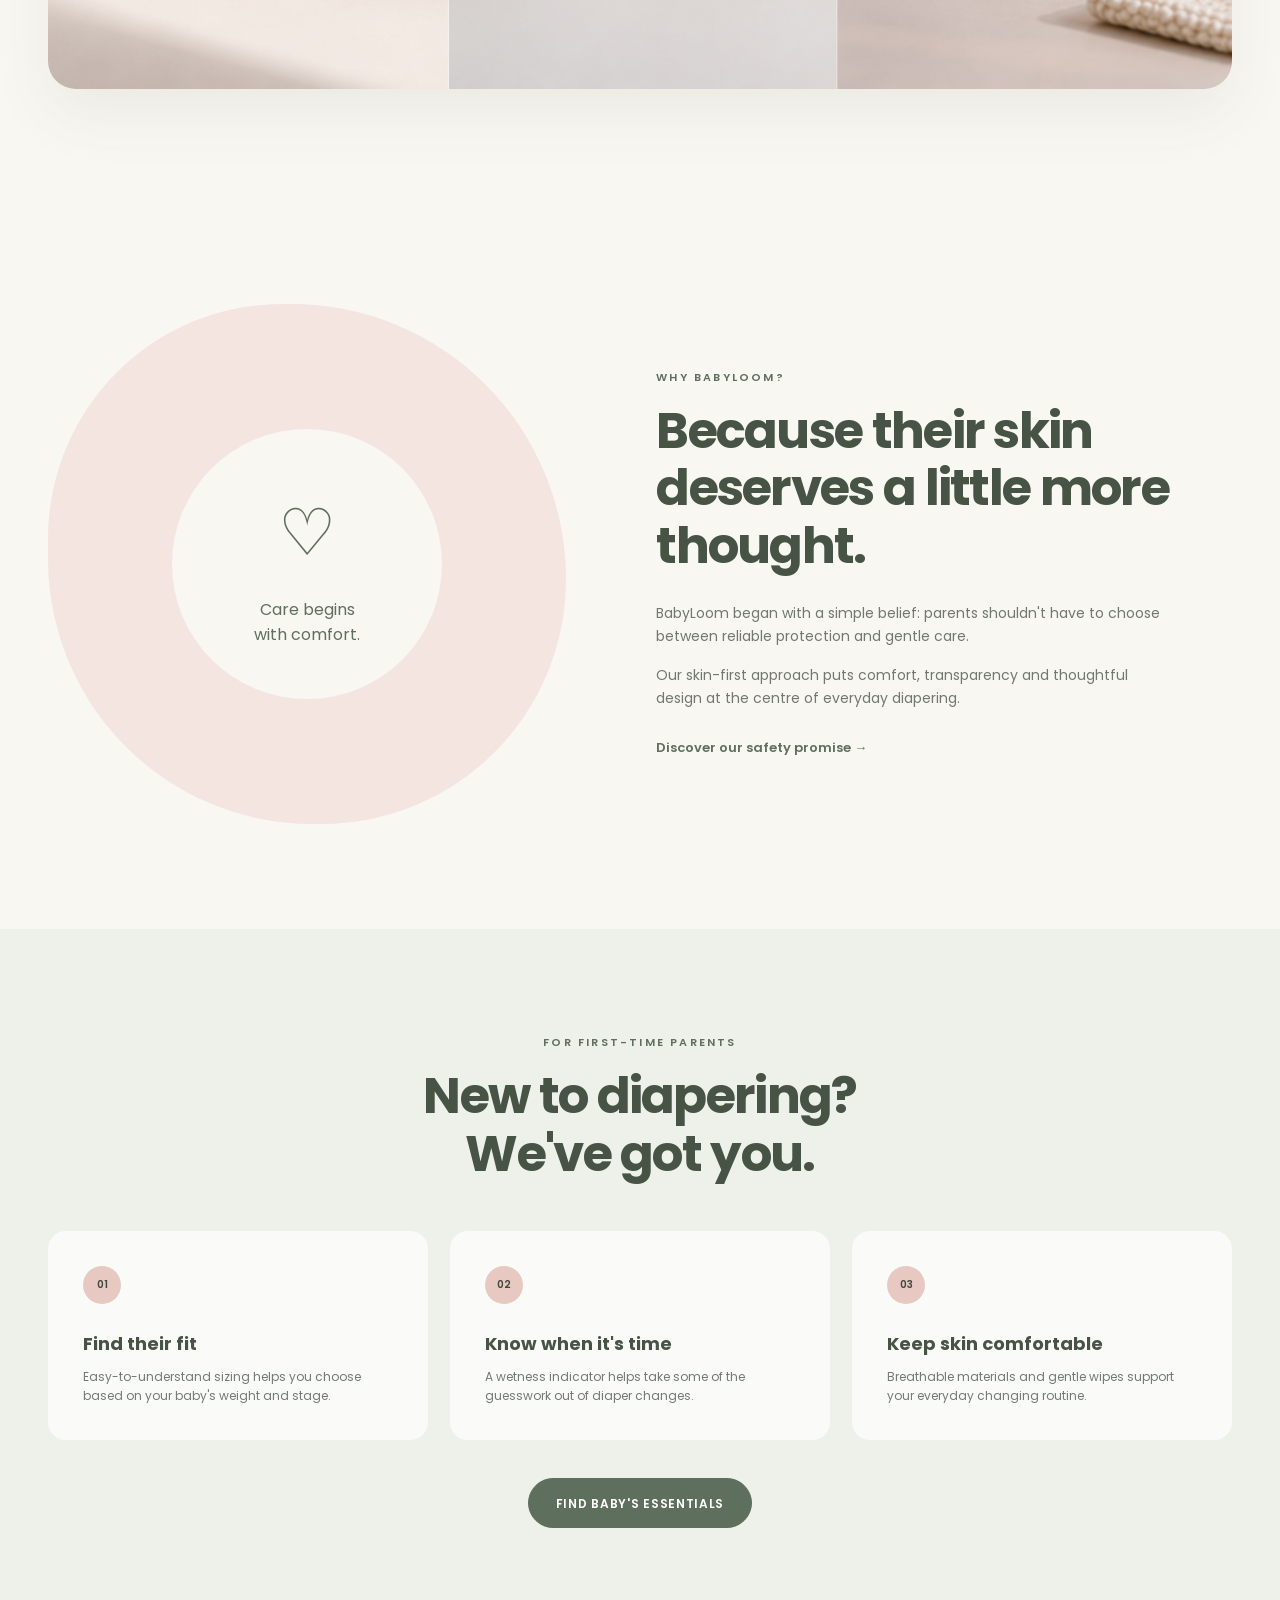
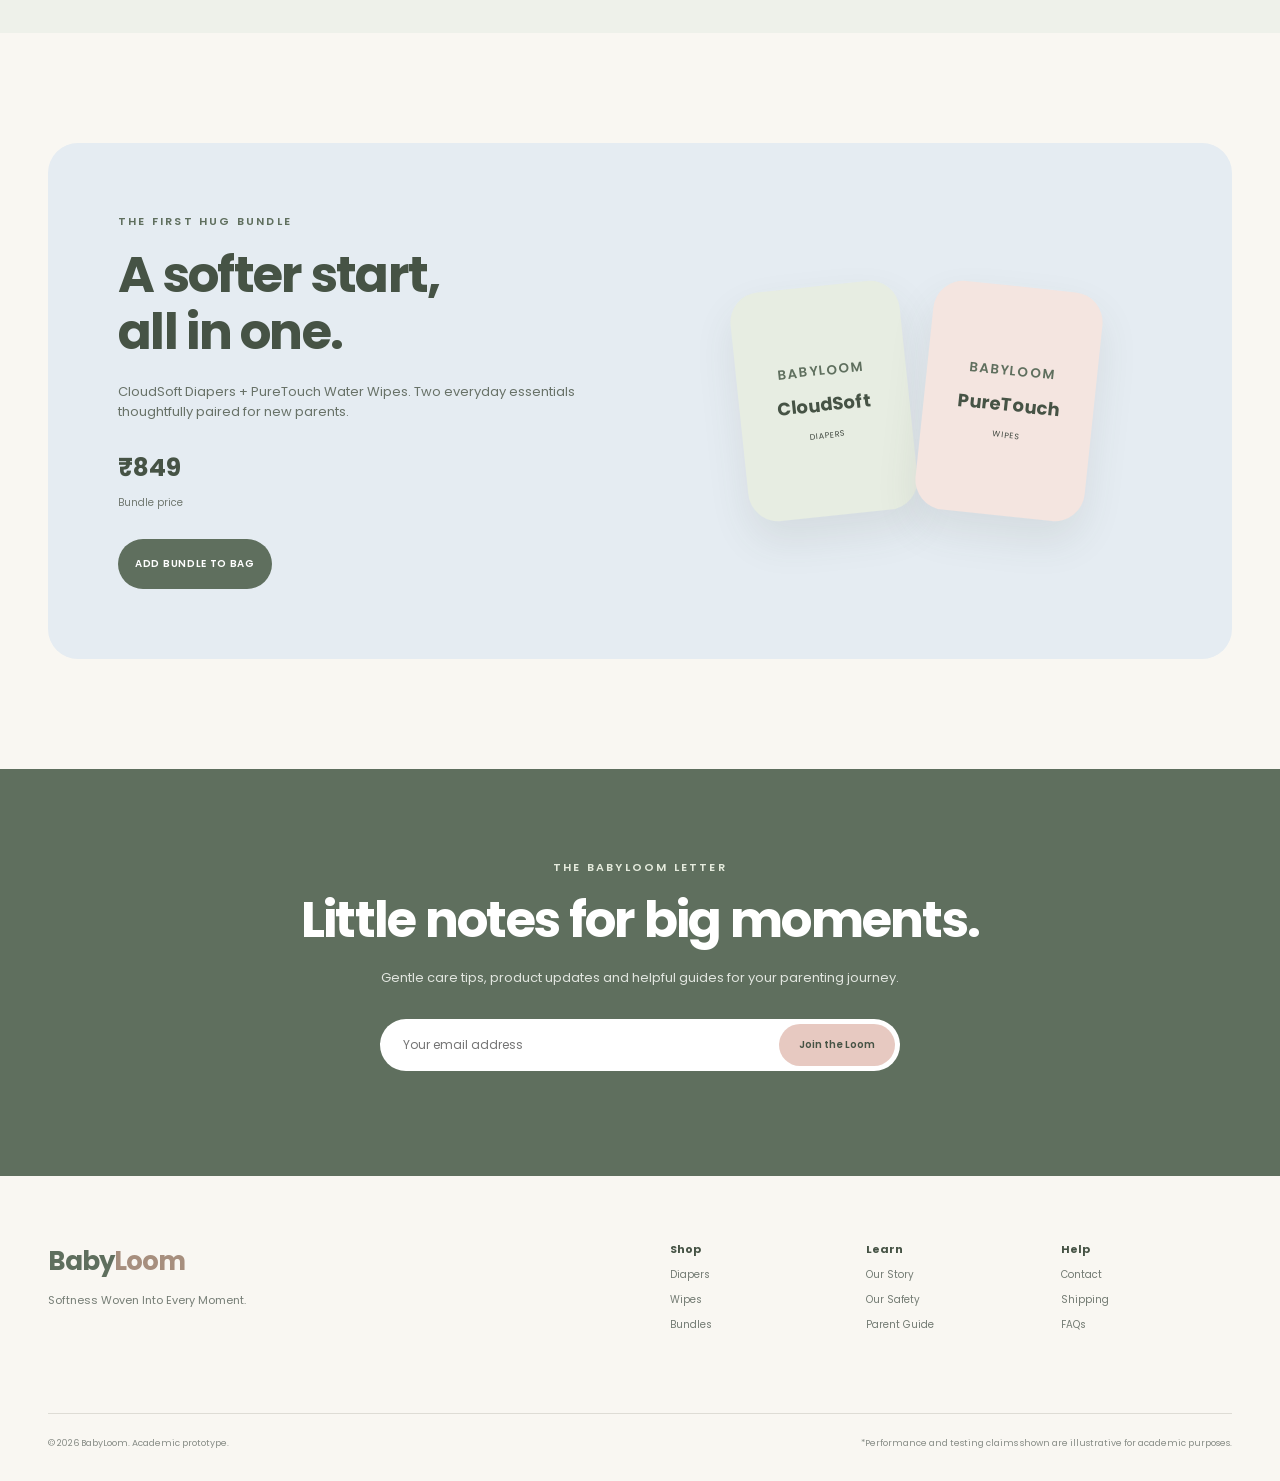
==== commit f582a4db: "Added product page, product image and cart" ====
--- a/index.html
+++ b/index.html
@@ -173,7 +173,8 @@
                 <!-- PRODUCT 1 -->
                 <article class="product-card">
 
-                    <div class="product-image sage-product">
+                    <div class="product-image sage-product clickable-product"
+     onclick="window.location.href='product.html'">5
                         <span class="product-label">BESTSELLER</span>
 
                         <div class="pack">
@@ -188,7 +189,9 @@
                     <div class="product-info">
                         <p class="category">EVERYDAY DIAPERS</p>
 
-                        <h3>CloudSoft Diapers</h3>
+                        <h3>
+    <a href="product.html">CloudSoft Diapers</a>
+</h3>
 <div class="rating">
     ★★★★★ <span>4.8 (327 reviews)*</span>
 </div>
--- a/css/style.css
+++ b/css/style.css
@@ -427,7 +427,19 @@
     transform: translateY(-6px);
     box-shadow: 0 22px 45px rgba(70, 83, 69, 0.08);
 }
-
+.clickable-product {
+    cursor: pointer;
+}
+
+.product-info h3 a {
+    color: inherit;
+    text-decoration: none;
+}
+
+.product-info h3 a:hover {
+    color: var(--forest);
+    text-decoration: underline;
+}
 .product-image {
     height: 390px;
     padding: 25px;
@@ -1248,4 +1260,596 @@
     .footer-bottom {
         flex-direction: column;
     }
+}/* ==========================
+   PRODUCT DETAIL PAGE
+========================== */
+
+.pdp-breadcrumb {
+    max-width: 1240px;
+    margin: auto;
+    padding: 35px 28px 5px;
+
+    display: flex;
+    gap: 9px;
+
+    font-size: 10px;
+    color: #7A8179;
+}
+
+.pdp-breadcrumb a:hover {
+    color: var(--forest);
+}
+
+
+.pdp {
+    max-width: 1240px;
+    margin: auto;
+
+    padding: 45px 28px 100px;
+
+    display: grid;
+    grid-template-columns: 1fr 0.9fr;
+    gap: 80px;
+    align-items: start;
+}
+
+
+/* PRODUCT IMAGE */
+
+.pdp-image-area {
+    min-height: 650px;
+
+    background: var(--light-sage);
+    border-radius: 28px;
+
+    position: sticky;
+    top: 120px;
+
+    display: flex;
+    align-items: center;
+    justify-content: center;
+
+    overflow: hidden;
+}
+.pdp-product-image {
+    width: 88%;
+    max-width: 560px;
+    height: auto;
+    display: block;
+    border-radius: 24px;
+    object-fit: cover;
+    box-shadow: 0 25px 55px rgba(70, 83, 69, 0.12);
+}
+.pdp-badge {
+    position: absolute;
+    top: 25px;
+    left: 25px;
+
+    background: white;
+    padding: 8px 14px;
+    border-radius: 100px;
+
+    font-size: 8px;
+    font-weight: 600;
+    letter-spacing: 1.3px;
+}
+
+
+.pdp-pack {
+    width: 330px;
+    min-height: 430px;
+
+    background: var(--ivory);
+    border-radius: 45px 45px 30px 30px;
+
+    padding: 50px 35px;
+
+    text-align: center;
+
+    display: flex;
+    flex-direction: column;
+    align-items: center;
+
+    box-shadow: 0 30px 60px rgba(70,83,69,0.13);
+}
+
+.pdp-pack small {
+    color: var(--forest);
+    letter-spacing: 2px;
+    font-weight: 600;
+}
+
+.pdp-pack h2 {
+    font-size: 40px;
+    margin-top: 35px;
+}
+
+.pdp-pack-type {
+    letter-spacing: 4px;
+    font-size: 10px;
+}
+
+.pdp-cloud {
+    font-size: 75px;
+    color: var(--sage);
+    margin: 25px 0 10px;
+}
+
+.pdp-pack > p:not(.pdp-pack-type) {
+    font-size: 11px;
+    color: #747C74;
+}
+
+.pdp-pack-bottom {
+    margin-top: 35px;
+
+    display: flex;
+    gap: 8px;
+}
+
+.pdp-pack-bottom span {
+    background: var(--light-sage);
+    padding: 7px 10px;
+    border-radius: 100px;
+
+    font-size: 8px;
+}
+
+
+/* DETAILS */
+
+.pdp-details {
+    padding-top: 15px;
+}
+
+.pdp-details h1 {
+    color: var(--dark-forest);
+    font-size: clamp(40px, 5vw, 62px);
+    letter-spacing: -2.5px;
+    margin-bottom: 15px;
+}
+
+.pdp-rating {
+    color: #98765F;
+    font-size: 13px;
+}
+
+.pdp-rating span {
+    color: #777F77;
+    font-size: 10px;
+    margin-left: 7px;
+}
+
+.pdp-intro {
+    margin: 25px 0;
+
+    max-width: 520px;
+
+    color: #6F786F;
+    font-size: 14px;
+}
+
+.pdp-price {
+    font-size: 28px;
+    font-weight: 600;
+    color: var(--dark-forest);
+
+    padding-bottom: 30px;
+    border-bottom: 1px solid var(--border);
+}
+
+.pdp-price span {
+    display: block;
+    font-size: 9px;
+    font-weight: 400;
+    color: #858B84;
+    margin-top: 3px;
+}
+
+
+/* OPTIONS */
+
+.pdp-option {
+    padding: 27px 0;
+    border-bottom: 1px solid var(--border);
+}
+
+.pdp-option > strong,
+.option-heading strong {
+    display: block;
+    font-size: 12px;
+    margin-bottom: 15px;
+}
+
+.option-heading {
+    display: flex;
+    justify-content: space-between;
+    align-items: start;
+}
+
+.size-guide-button {
+    border: 0;
+    background: transparent;
+
+    color: var(--forest);
+
+    font-size: 10px;
+    text-decoration: underline;
+}
+
+.size-buttons,
+.pack-buttons {
+    display: flex;
+    gap: 9px;
+}
+
+.choice-btn {
+    width: 55px;
+    height: 48px;
+
+    border: 1px solid var(--border);
+    border-radius: 10px;
+
+    background: white;
+    color: var(--text);
+
+    transition: 0.2s;
+}
+
+.choice-btn:hover,
+.choice-btn.active {
+    border-color: var(--forest);
+    background: var(--forest);
+    color: white;
+}
+
+.selection-help {
+    margin-top: 10px;
+    font-size: 9px;
+    color: #777F77;
+}
+
+
+.pack-choice {
+    min-width: 85px;
+    min-height: 58px;
+
+    padding: 8px;
+
+    border: 1px solid var(--border);
+    border-radius: 10px;
+
+    background: white;
+
+    display: flex;
+    flex-direction: column;
+    align-items: center;
+    justify-content: center;
+
+    font-weight: 600;
+}
+
+.pack-choice small {
+    font-size: 7px;
+    font-weight: 400;
+    margin-top: 2px;
+}
+
+.pack-choice:hover,
+.pack-choice.active {
+    border-color: var(--forest);
+    background: var(--light-sage);
+}
+
+
+.pdp-add-button {
+    width: 100%;
+    min-height: 58px;
+
+    margin: 28px 0;
+
+    border: 0;
+    border-radius: 100px;
+
+    background: var(--forest);
+    color: white;
+
+    font-weight: 600;
+    font-size: 13px;
+
+    transition: 0.2s;
+}
+
+.pdp-add-button:hover {
+    background: var(--dark-forest);
+    transform: translateY(-2px);
+}
+
+
+/* REASSURANCE */
+
+.pdp-reassurance {
+    display: grid;
+    grid-template-columns: 1fr 1fr;
+    gap: 12px;
+}
+
+.pdp-reassurance > div {
+    background: white;
+    border: 1px solid var(--border);
+    border-radius: 14px;
+
+    padding: 15px;
+
+    display: flex;
+    gap: 10px;
+}
+
+.pdp-reassurance > div > span {
+    color: var(--forest);
+    font-size: 20px;
+}
+
+.pdp-reassurance p {
+    font-size: 9px;
+    color: #7A827A;
+}
+
+.pdp-reassurance strong {
+    display: block;
+    color: var(--dark-forest);
+    font-size: 9px;
+}
+
+
+/* BENEFITS */
+
+.pdp-benefits {
+    background: #EEF1EA;
+    padding: 100px max(28px, calc((100% - 1184px) / 2));
+}
+
+.pdp-section-heading {
+    max-width: 650px;
+    margin-bottom: 45px;
+}
+
+.benefit-grid {
+    display: grid;
+    grid-template-columns: repeat(4, 1fr);
+    gap: 18px;
+}
+
+.benefit-grid article {
+    background: rgba(255,255,255,0.75);
+    border-radius: 18px;
+    padding: 30px;
+}
+
+.benefit-grid article > span {
+    display: block;
+    font-size: 32px;
+    color: var(--forest);
+    margin-bottom: 25px;
+}
+
+.benefit-grid h3 {
+    color: var(--dark-forest);
+    font-size: 16px;
+    margin-bottom: 10px;
+}
+
+.benefit-grid p {
+    font-size: 11px;
+    color: #747C74;
+}
+
+
+/* SIZE */
+
+.pdp-size-section {
+    max-width: 1184px;
+    margin: auto;
+    padding: 110px 28px;
+
+    display: grid;
+    grid-template-columns: 1fr 1fr;
+    gap: 100px;
+    align-items: center;
+}
+
+.size-description {
+    margin-top: 20px;
+    color: #747C74;
+    font-size: 13px;
+    max-width: 470px;
+}
+
+.size-table {
+    background: white;
+    border: 1px solid var(--border);
+    border-radius: 18px;
+    overflow: hidden;
+}
+
+.size-row {
+    display: grid;
+    grid-template-columns: 1fr 1fr;
+
+    padding: 17px 22px;
+
+    border-bottom: 1px solid var(--border);
+
+    font-size: 12px;
+}
+
+.size-row:last-child {
+    border-bottom: 0;
+}
+
+.size-header {
+    background: var(--forest);
+    color: white;
+    font-size: 10px;
+}
+
+.selected-row {
+    background: var(--light-sage);
+}
+
+
+/* INFO ACCORDIONS */
+
+.pdp-information {
+    max-width: 900px;
+    margin: auto;
+    padding: 20px 28px 110px;
+}
+
+.pdp-information h2 {
+    margin-bottom: 40px;
+}
+
+.pdp-information details {
+    border-top: 1px solid var(--border);
+    padding: 20px 0;
+}
+
+.pdp-information details:last-child {
+    border-bottom: 1px solid var(--border);
+}
+
+.pdp-information summary {
+    cursor: pointer;
+
+    color: var(--dark-forest);
+
+    font-size: 13px;
+    font-weight: 600;
+}
+
+.pdp-information details p {
+    color: #747C74;
+    font-size: 11px;
+
+    max-width: 700px;
+
+    padding-top: 15px;
+}
+
+
+/* DISCLOSURE */
+
+.prototype-disclosure {
+    max-width: 900px;
+    margin: 0 auto 100px;
+
+    padding: 25px 28px;
+
+    background: var(--light-blush);
+    border-radius: 16px;
+}
+
+.prototype-disclosure strong {
+    color: var(--dark-forest);
+    font-size: 11px;
+}
+
+.prototype-disclosure p {
+    color: #727972;
+    font-size: 9px;
+    margin-top: 7px;
+}
+
+
+/* PDP MOBILE */
+
+@media (max-width: 800px) {
+
+    .pdp {
+        grid-template-columns: 1fr;
+        gap: 45px;
+
+        padding: 30px 20px 75px;
+    }
+
+    .pdp-image-area {
+        position: relative;
+        top: 0;
+
+        min-height: 480px;
+    }
+
+    .pdp-pack {
+        width: 260px;
+        min-height: 350px;
+    }
+
+    .pdp-pack h2 {
+        font-size: 32px;
+    }
+
+    .pdp-details h1 {
+        font-size: 43px;
+    }
+
+    .pdp-reassurance {
+        grid-template-columns: 1fr;
+    }
+
+    .benefit-grid {
+        grid-template-columns: 1fr 1fr;
+    }
+
+    .pdp-size-section {
+        grid-template-columns: 1fr;
+        gap: 45px;
+
+        padding: 75px 20px;
+    }
+
+}
+
+
+@media (max-width: 520px) {
+
+    .pdp-breadcrumb {
+        padding: 25px 20px 0;
+    }
+
+    .pdp-image-area {
+        min-height: 390px;
+    }
+
+    .pdp-pack {
+        width: 220px;
+        min-height: 310px;
+        padding: 35px 20px;
+    }
+
+    .pdp-cloud {
+        font-size: 50px;
+    }
+
+    .size-buttons {
+        justify-content: space-between;
+    }
+
+    .choice-btn {
+        flex: 1;
+    }
+
+    .pack-buttons {
+        display: grid;
+        grid-template-columns: repeat(3, 1fr);
+    }
+
+    .pack-choice {
+        min-width: 0;
+    }
+
+    .benefit-grid {
+        grid-template-columns: 1fr;
+    }
+
 }
